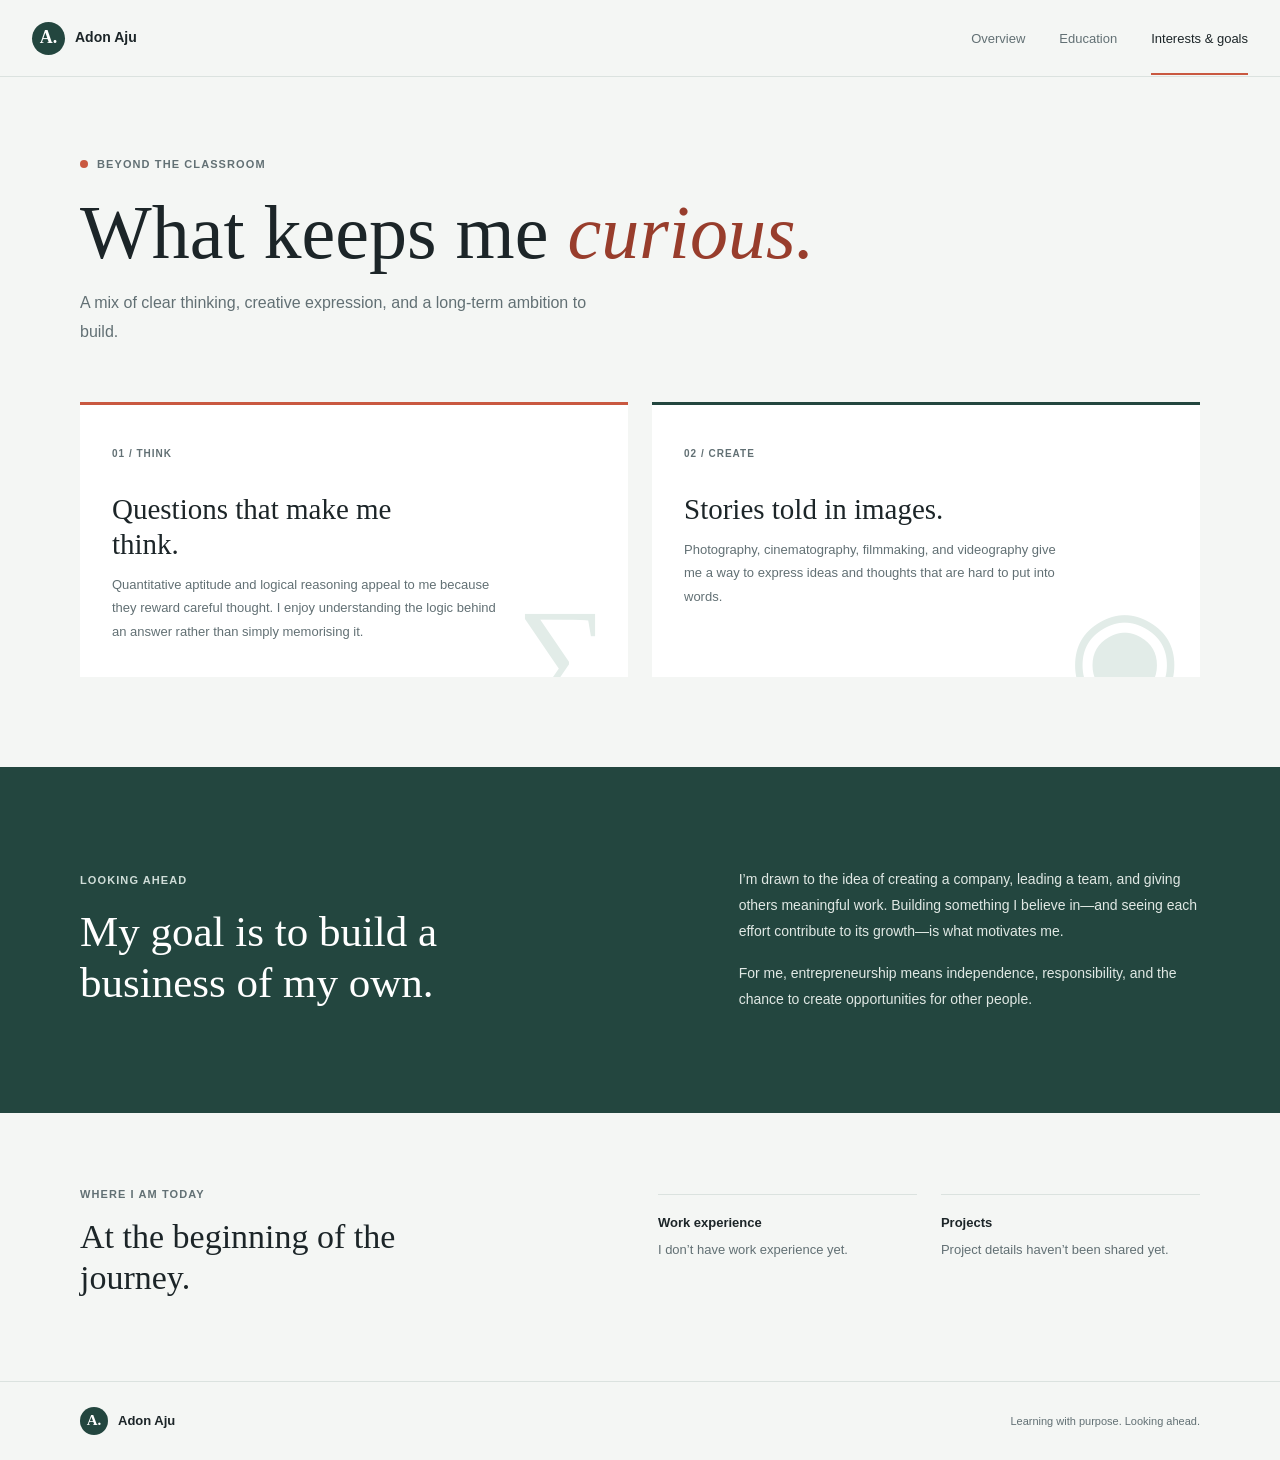
==== focus.html @ e8a9ad18 "1" ====
<!doctype html>
<html lang="en">
  <head>
    <meta charset="utf-8" />
    <meta name="viewport" content="width=device-width, initial-scale=1" />
    <meta name="description" content="Adon Aju's interests in reasoning, visual storytelling, and entrepreneurship." />
    <meta name="theme-color" content="#f4f6f4" />
    <title>Interests &amp; Goals — Adon Aju</title>
    <link rel="stylesheet" href="styles.css" />
  </head>
  <body>
    <a class="skip-link" href="#main">Skip to content</a>
    <header class="site-header">
      <div class="header-inner">
        <a class="wordmark" href="index.html" aria-label="Adon Aju, home"><span class="wordmark-mark">A.</span><span>Adon Aju</span></a>
        <nav class="site-nav" aria-label="Main navigation">
          <a class="nav-link" href="index.html">Overview</a>
          <a class="nav-link" href="education.html">Education</a>
          <a class="nav-link is-current" href="focus.html" aria-current="page">Interests &amp; goals</a>
        </nav>
      </div>
    </header>

    <main id="main">
      <section class="page-heading page-width">
        <p class="eyebrow"><span class="eyebrow-dot" aria-hidden="true"></span>Beyond the classroom</p>
        <h1>What keeps me <span class="accent-text">curious.</span></h1>
        <p class="page-lede">A mix of clear thinking, creative expression, and a long-term ambition to build.</p>
      </section>

      <section class="interest-grid page-width" aria-label="Interests">
        <article class="interest-item interest-reasoning">
          <span class="interest-index">01 / THINK</span>
          <h2>Questions that make me think.</h2>
          <p>Quantitative aptitude and logical reasoning appeal to me because they reward careful thought. I enjoy understanding the logic behind an answer rather than simply memorising it.</p>
          <span class="interest-symbol" aria-hidden="true">∑</span>
        </article>
        <article class="interest-item interest-visual">
          <span class="interest-index">02 / CREATE</span>
          <h2>Stories told in images.</h2>
          <p>Photography, cinematography, filmmaking, and videography give me a way to express ideas and thoughts that are hard to put into words.</p>
          <span class="interest-symbol" aria-hidden="true">◉</span>
        </article>
      </section>

      <section id="career" class="career-section">
        <div class="career-inner page-width">
          <div class="career-heading"><p class="eyebrow eyebrow-light">Looking ahead</p><h2>My goal is to build a business of my own.</h2></div>
          <div class="career-copy"><p>I’m drawn to the idea of creating a company, leading a team, and giving others meaningful work. Building something I believe in—and seeing each effort contribute to its growth—is what motivates me.</p><p>For me, entrepreneurship means independence, responsibility, and the chance to create opportunities for other people.</p></div>
        </div>
      </section>

      <section class="early-career page-width" aria-label="Experience and projects">
        <div class="early-career-heading"><p class="eyebrow">Where I am today</p><h2>At the beginning of the journey.</h2></div>
        <div class="early-career-detail"><div><h3>Work experience</h3><p>I don’t have work experience yet.</p></div><div><h3>Projects</h3><p>Project details haven’t been shared yet.</p></div></div>
      </section>
    </main>

    <footer class="site-footer">
      <div class="footer-inner page-width"><a class="wordmark footer-wordmark" href="index.html"><span class="wordmark-mark">A.</span><span>Adon Aju</span></a><p>Learning with purpose. Looking ahead.</p></div>
    </footer>
  </body>
</html>
---- styles.css ----
:root {
  color-scheme: light;
  --paper: #f4f6f4;
  --white: #ffffff;
  --ink: #1c2528;
  --muted: #627074;
  --line: #dbe2df;
  --accent: #c95840;
  --accent-dark: #983d2c;
  --forest: #23463f;
  --mist: #e2ece8;
  --serif: Georgia, "Times New Roman", serif;
  --sans: Arial, Helvetica, sans-serif;
}

* { box-sizing: border-box; }
html { scroll-behavior: smooth; }
body { margin: 0; background: var(--paper); color: var(--ink); font-family: var(--sans); font-size: 16px; line-height: 1.65; }
a { color: inherit; }
.page-width { width: min(1120px, calc(100% - 64px)); margin-inline: auto; }
.skip-link { position: absolute; top: 10px; left: 10px; z-index: 5; padding: 10px 14px; transform: translateY(-160%); background: var(--ink); color: var(--white); }
.skip-link:focus { transform: translateY(0); }
.site-header { border-bottom: 1px solid var(--line); background: var(--paper); }
.header-inner { width: min(1250px, calc(100% - 64px)); min-height: 76px; margin-inline: auto; display: flex; align-items: center; justify-content: space-between; gap: 24px; }
.wordmark { display: inline-flex; align-items: center; gap: 10px; color: var(--ink); text-decoration: none; font-size: 14px; font-weight: 700; }
.wordmark-mark { display: grid; width: 33px; height: 33px; place-items: center; border-radius: 50%; background: var(--forest); color: var(--white); font-family: var(--serif); font-size: 18px; }
.site-nav { display: flex; align-items: center; gap: 34px; }
.nav-link { position: relative; padding: 27px 0 25px; color: var(--muted); font-size: 13px; text-decoration: none; transition: color 160ms ease; }
.nav-link:hover, .nav-link:focus-visible, .nav-link.is-current { color: var(--ink); }
.nav-link.is-current::after { position: absolute; right: 0; bottom: 0; left: 0; height: 2px; background: var(--accent); content: ""; }
.intro { min-height: 660px; display: grid; grid-template-columns: 1.12fr 0.88fr; align-items: center; gap: 8.5%; padding-block: 70px 82px; }
.intro-copy { padding-block: 20px; }
.eyebrow { display: flex; align-items: center; gap: 9px; margin: 0 0 24px; color: var(--muted); font-size: 11px; font-weight: 700; letter-spacing: 1.1px; text-transform: uppercase; }
.eyebrow-dot, .status-dot { display: inline-block; width: 8px; height: 8px; border-radius: 50%; background: var(--accent); }
h1, h2, h3, p, figure { margin-top: 0; }
.intro h1, .page-heading h1 { margin-bottom: 26px; font-family: var(--serif); font-size: clamp(48px, 6vw, 76px); font-weight: 400; line-height: 1.04; }
.accent-text { color: var(--accent-dark); font-style: italic; }
.intro-lede { max-width: 455px; margin-bottom: 30px; color: var(--muted); font-size: 17px; line-height: 1.8; }
.intro-actions { display: flex; flex-wrap: wrap; gap: 28px; }
.text-link, .light-link { display: inline-flex; align-items: center; gap: 10px; color: var(--accent-dark); font-size: 13px; font-weight: 700; text-decoration: none; }
.text-link span, .light-link span { font-size: 17px; transition: transform 160ms ease; }
.text-link:hover span, .light-link:hover span { transform: translate(2px, -2px); }
.text-link-muted { color: var(--ink); }
.intro-index { margin-top: 80px; color: var(--muted); font-size: 11px; letter-spacing: 0.4px; }
.intro-index span { padding-inline: 7px; color: var(--accent); }
.portrait-frame { position: relative; display: flex; width: min(100%, 330px); flex-direction: column; align-items: center; justify-self: end; margin: 0; }
.portrait-frame::before { position: absolute; z-index: -1; right: -13px; bottom: 48px; width: 84%; aspect-ratio: 1; border-radius: 50%; background: var(--mist); content: ""; }
.portrait-image { width: 100%; aspect-ratio: 1; overflow: hidden; border: 7px solid var(--white); border-radius: 50%; box-shadow: 0 0 0 1px var(--line); }
.portrait-image img { display: block; width: 100%; height: 100%; object-fit: cover; object-position: center 31%; }
.portrait-frame figcaption { display: flex; flex-direction: column; align-items: center; gap: 2px; padding: 13px 3px 5px; color: var(--muted); font-size: 9px; font-weight: 700; letter-spacing: 0.85px; text-align: center; }
.belief-band { overflow: hidden; background: var(--forest); color: var(--white); }
.belief-inner { position: relative; min-height: 318px; display: grid; grid-template-columns: 1fr 0.86fr; align-content: center; align-items: end; column-gap: 9%; padding-block: 58px; }
.eyebrow-light { grid-column: 1 / -1; margin-bottom: 17px; color: #cfddd8; }
.belief-inner h2 { z-index: 1; max-width: 560px; margin-bottom: 0; font-family: var(--serif); font-size: clamp(34px, 4.5vw, 53px); font-weight: 400; line-height: 1.15; }
.belief-inner h2 em { color: #e9aa93; }
.belief-details { z-index: 1; max-width: 365px; }
.belief-details p { margin-bottom: 18px; color: #e0e8e4; font-size: 14px; line-height: 1.8; }
.light-link { color: #f1b9a5; }
.belief-number { position: absolute; right: 7%; bottom: -83px; color: rgb(255 255 255 / 5%); font-family: var(--serif); font-size: 290px; line-height: 1; }
.next-step { min-height: 253px; display: grid; grid-template-columns: 1fr 1fr; align-items: center; column-gap: 13%; row-gap: 8px; padding-block: 58px; }
.next-step .eyebrow { margin-bottom: 12px; }
.next-step h2 { max-width: 390px; margin-bottom: 0; font-family: var(--serif); font-size: 34px; font-weight: 400; line-height: 1.2; }
.next-step > p { max-width: 450px; align-self: end; margin-bottom: 0; color: var(--muted); font-size: 14px; line-height: 1.8; }
.next-step > .text-link { grid-column: 2; align-self: start; }
.site-footer { border-top: 1px solid var(--line); }
.footer-inner { min-height: 78px; display: flex; align-items: center; justify-content: space-between; gap: 20px; }
.footer-wordmark { font-size: 13px; }
.footer-wordmark .wordmark-mark { width: 28px; height: 28px; font-size: 15px; }
.footer-inner > p { margin: 0; color: var(--muted); font-size: 11px; }
.page-heading { padding-block: 78px 55px; }
.page-heading .eyebrow { margin-bottom: 20px; }
.page-heading h1 { margin-bottom: 17px; }
.page-lede { max-width: 540px; margin-bottom: 0; color: var(--muted); font-size: 16px; line-height: 1.8; }
.education-list { padding-bottom: 55px; }
.education-entry { min-height: 165px; display: grid; grid-template-columns: 67px 1fr auto; align-items: center; gap: 25px; border-top: 1px solid var(--line); }
.education-entry:last-child { border-bottom: 1px solid var(--line); }
.entry-marker { display: flex; align-self: stretch; align-items: flex-start; justify-content: center; padding-top: 37px; color: var(--accent); font-family: var(--serif); font-size: 13px; }
.entry-copy { padding-block: 26px; }
.entry-label { margin-bottom: 6px; color: var(--muted); font-size: 11px; font-weight: 700; letter-spacing: 0.9px; text-transform: uppercase; }
.entry-copy h2 { margin-bottom: 5px; font-family: var(--serif); font-size: 25px; font-weight: 400; line-height: 1.3; }
.entry-note { margin-bottom: 0; color: var(--muted); font-size: 13px; }
.entry-status { display: inline-flex; align-items: center; gap: 8px; color: var(--muted); font-size: 11px; white-space: nowrap; }
.status-current { color: var(--forest); font-weight: 700; }
.status-dot { width: 7px; height: 7px; background: #61917e; }
.study-note { position: relative; min-height: 166px; display: flex; align-items: center; gap: 25px; margin-bottom: 88px; padding: 30px 36px; background: var(--mist); }
.study-note-mark { align-self: flex-start; color: var(--forest); font-family: var(--serif); font-size: 64px; line-height: 1; }
.study-note > p { max-width: 610px; margin: 0; font-family: var(--serif); font-size: 24px; line-height: 1.45; }
.study-note-label { position: absolute; right: 30px; bottom: 20px; color: var(--muted); font-size: 9px; font-weight: 700; letter-spacing: 1px; }
.interest-grid { display: grid; grid-template-columns: 1fr 1fr; gap: 24px; padding-bottom: 90px; }
.interest-item { position: relative; min-height: 270px; overflow: hidden; padding: 34px 32px; background: var(--white); }
.interest-reasoning { border-top: 3px solid var(--accent); }
.interest-visual { border-top: 3px solid var(--forest); }
.interest-index { color: var(--muted); font-size: 10px; font-weight: 700; letter-spacing: 1px; }
.interest-item h2 { position: relative; z-index: 1; max-width: 300px; margin: 27px 0 11px; font-family: var(--serif); font-size: 29px; font-weight: 400; line-height: 1.2; }
.interest-item p { position: relative; z-index: 1; max-width: 385px; margin-bottom: 0; color: var(--muted); font-size: 13px; line-height: 1.8; }
.interest-symbol { position: absolute; right: 19px; bottom: -43px; color: var(--mist); font-family: var(--serif); font-size: 130px; line-height: 1; }
.career-section { background: var(--forest); color: var(--white); }
.career-inner { min-height: 346px; display: grid; grid-template-columns: 1fr 0.88fr; align-items: center; gap: 12%; padding-block: 65px; }
.career-heading .eyebrow { margin-bottom: 18px; }
.career-heading h2 { max-width: 470px; margin-bottom: 0; font-family: var(--serif); font-size: 43px; font-weight: 400; line-height: 1.18; }
.career-copy p { margin-bottom: 16px; color: #e0e8e4; font-size: 14px; line-height: 1.85; }
.career-copy p:last-child { margin-bottom: 0; }
.early-career { display: grid; grid-template-columns: 0.9fr 1.1fr; gap: 12%; padding-block: 72px 82px; }
.early-career-heading .eyebrow { margin-bottom: 14px; }
.early-career-heading h2 { max-width: 365px; margin-bottom: 0; font-family: var(--serif); font-size: 34px; font-weight: 400; line-height: 1.2; }
.early-career-detail { display: grid; grid-template-columns: 1fr 1fr; gap: 24px; padding-top: 9px; }
.early-career-detail > div { border-top: 1px solid var(--line); padding-top: 17px; }
.early-career-detail h3 { margin-bottom: 6px; font-size: 13px; }
.early-career-detail p { margin-bottom: 0; color: var(--muted); font-size: 13px; line-height: 1.7; }

@media (min-width: 1440px) {
  .intro h1, .page-heading h1 { font-size: 76px; }
}
@media (max-width: 760px) {
  .page-width { width: min(100% - 40px, 560px); }
  .header-inner { width: calc(100% - 40px); min-height: 68px; align-items: center; }
  .wordmark { gap: 8px; }
  .wordmark-mark { width: 30px; height: 30px; }
  .site-nav { gap: clamp(12px, 4vw, 24px); }
  .nav-link { padding-block: 23px 21px; font-size: 11px; }
  .intro { min-height: auto; grid-template-columns: 1fr; gap: 40px; padding-block: 62px 65px; }
  .intro-copy { padding-block: 0; }
  .intro h1, .page-heading h1 { font-size: 54px; }
  .intro-lede { max-width: 490px; font-size: 16px; }
  .intro-index { margin-top: 37px; }
  .portrait-frame { width: min(100%, 300px); justify-self: center; }
  .portrait-frame::before { right: -9px; }
  .belief-inner { min-height: auto; grid-template-columns: 1fr; gap: 25px; padding-block: 51px 55px; }
  .belief-inner h2 { max-width: 480px; font-size: 43px; }
  .belief-details { max-width: 470px; }
  .belief-number { right: 3%; bottom: -35px; font-size: 200px; }
  .next-step { min-height: auto; grid-template-columns: 1fr; gap: 17px; padding-block: 49px 56px; }
  .next-step h2 { max-width: 460px; font-size: 31px; }
  .next-step > p { align-self: auto; }
  .next-step > .text-link { grid-column: auto; }
  .page-heading { padding-block: 60px 40px; }
  .education-entry { grid-template-columns: 34px 1fr; gap: 12px; padding-block: 17px; }
  .entry-marker { padding-top: 30px; }
  .entry-copy { padding-block: 12px; }
  .entry-copy h2 { font-size: 22px; }
  .entry-status { grid-column: 2; margin-top: -12px; padding-bottom: 6px; }
  .study-note { min-height: 170px; gap: 15px; margin-bottom: 62px; padding: 25px 20px 43px; }
  .study-note > p { font-size: 21px; }
  .study-note-label { right: 20px; bottom: 15px; }
  .interest-grid { grid-template-columns: 1fr; gap: 16px; padding-bottom: 65px; }
  .interest-item { min-height: 242px; padding: 27px 24px; }
  .interest-item h2 { margin-top: 23px; font-size: 27px; }
  .career-inner { min-height: auto; grid-template-columns: 1fr; gap: 22px; padding-block: 51px 55px; }
  .career-heading h2 { max-width: 490px; font-size: 38px; }
  .career-copy p { font-size: 13px; }
  .early-career { grid-template-columns: 1fr; gap: 25px; padding-block: 55px 62px; }
  .early-career-heading h2 { max-width: 480px; font-size: 30px; }
}
@media (max-width: 420px) {
  .page-width { width: calc(100% - 32px); }
  .header-inner { width: calc(100% - 32px); gap: 12px; }
  .wordmark { gap: 6px; font-size: 12px; }
  .wordmark-mark { width: 27px; height: 27px; font-size: 16px; }
  .site-nav { gap: 11px; }
  .nav-link { font-size: 10px; }
  .intro h1, .page-heading h1 { font-size: 46px; }
  .eyebrow { font-size: 10px; letter-spacing: 0.8px; }
  .intro-actions { gap: 18px; }
  .belief-inner h2 { font-size: 36px; }
  .early-career-detail { grid-template-columns: 1fr; gap: 19px; }
  .footer-inner { width: calc(100% - 32px); }
  .footer-inner > p { max-width: 160px; text-align: right; }
}
@media (prefers-reduced-motion: reduce) {
  html { scroll-behavior: auto; }
  *, *::before, *::after { transition-duration: 0.01ms !important; }
}
@media print {
  body { background: white; }
  .site-header, .site-footer, .skip-link, .intro-actions { display: none; }
  .page-width { width: 100%; }
  .intro { min-height: auto; padding-block: 20px; }
  .belief-band, .career-section { print-color-adjust: exact; -webkit-print-color-adjust: exact; }
  .education-entry, .interest-item, .study-note, .career-section { break-inside: avoid; }
}
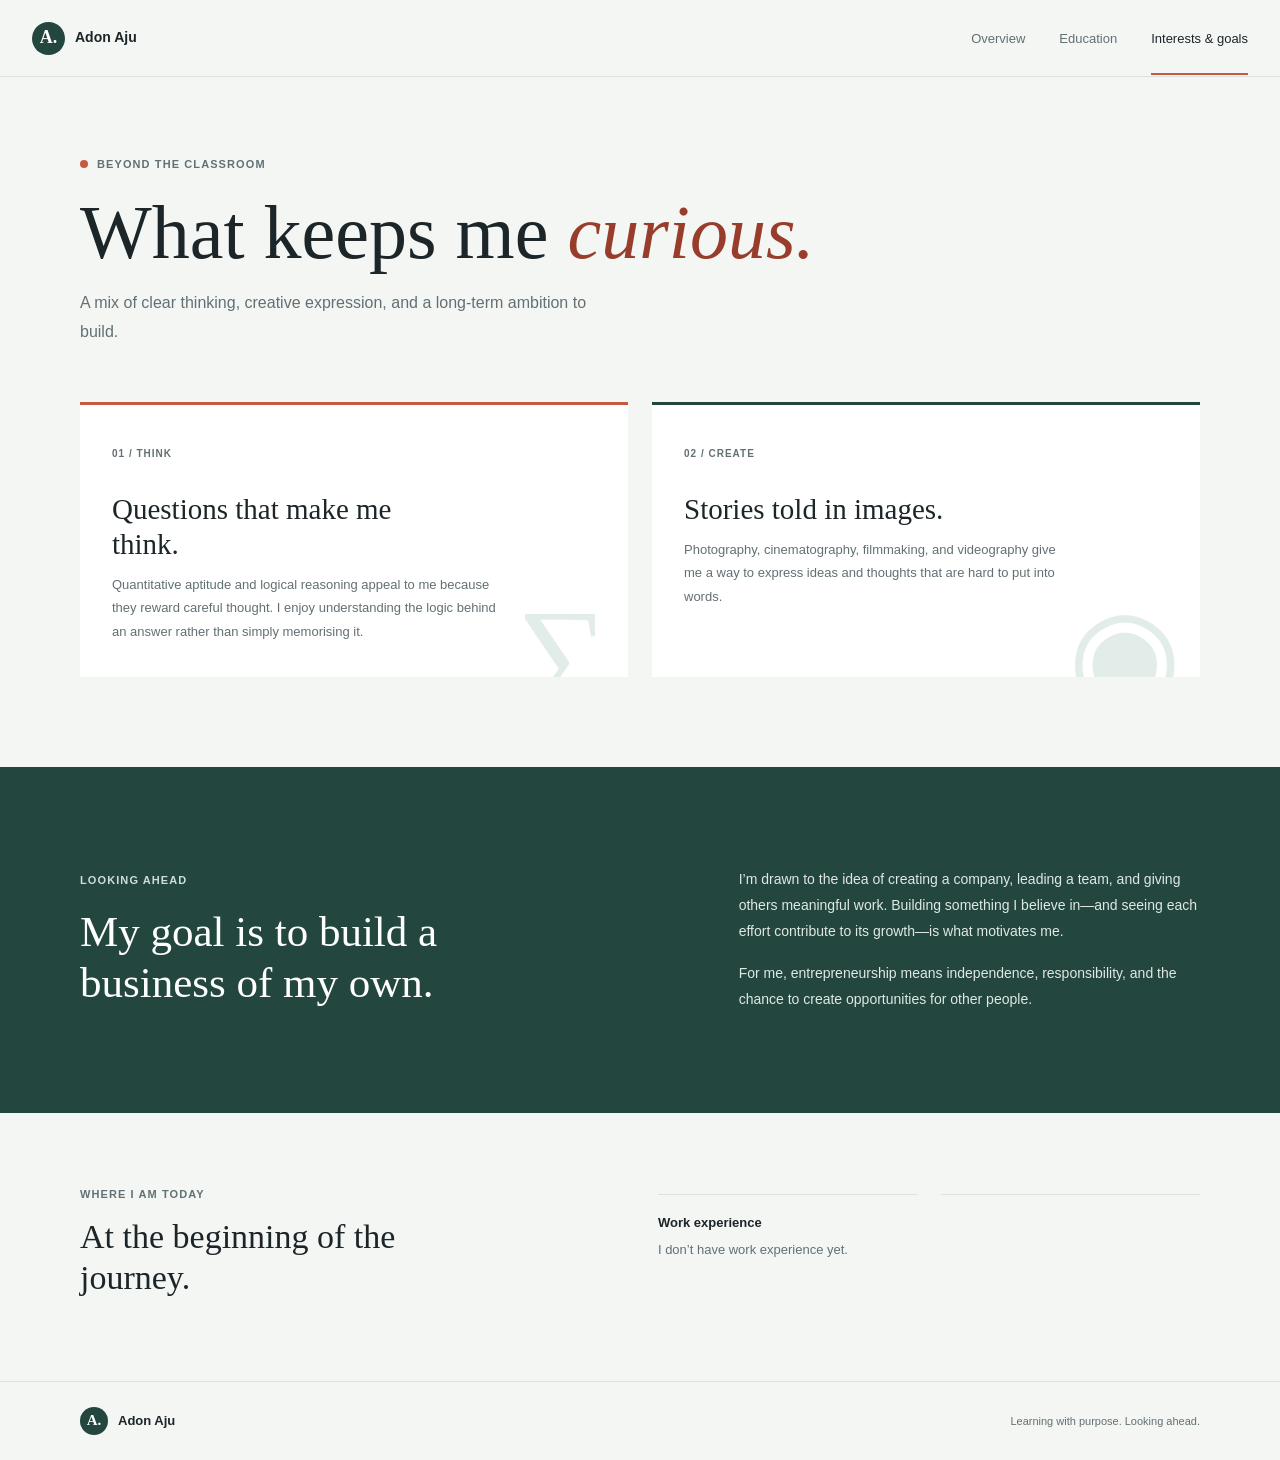
==== commit 11193d40: "2" ====
--- a/focus.html
+++ b/focus.html
@@ -3,7 +3,10 @@
   <head>
     <meta charset="utf-8" />
     <meta name="viewport" content="width=device-width, initial-scale=1" />
-    <meta name="description" content="Adon Aju's interests in reasoning, visual storytelling, and entrepreneurship." />
+    <meta
+      name="description"
+      content="Adon Aju's interests in reasoning, visual storytelling, and entrepreneurship."
+    />
     <meta name="theme-color" content="#f4f6f4" />
     <title>Interests &amp; Goals — Adon Aju</title>
     <link rel="stylesheet" href="styles.css" />
@@ -12,52 +15,101 @@
     <a class="skip-link" href="#main">Skip to content</a>
     <header class="site-header">
       <div class="header-inner">
-        <a class="wordmark" href="index.html" aria-label="Adon Aju, home"><span class="wordmark-mark">A.</span><span>Adon Aju</span></a>
+        <a class="wordmark" href="index.html" aria-label="Adon Aju, home"
+          ><span class="wordmark-mark">A.</span><span>Adon Aju</span></a
+        >
         <nav class="site-nav" aria-label="Main navigation">
           <a class="nav-link" href="index.html">Overview</a>
           <a class="nav-link" href="education.html">Education</a>
-          <a class="nav-link is-current" href="focus.html" aria-current="page">Interests &amp; goals</a>
+          <a class="nav-link is-current" href="focus.html" aria-current="page"
+            >Interests &amp; goals</a
+          >
         </nav>
       </div>
     </header>
 
     <main id="main">
       <section class="page-heading page-width">
-        <p class="eyebrow"><span class="eyebrow-dot" aria-hidden="true"></span>Beyond the classroom</p>
+        <p class="eyebrow">
+          <span class="eyebrow-dot" aria-hidden="true"></span>Beyond the
+          classroom
+        </p>
         <h1>What keeps me <span class="accent-text">curious.</span></h1>
-        <p class="page-lede">A mix of clear thinking, creative expression, and a long-term ambition to build.</p>
+        <p class="page-lede">
+          A mix of clear thinking, creative expression, and a long-term ambition
+          to build.
+        </p>
       </section>
 
       <section class="interest-grid page-width" aria-label="Interests">
         <article class="interest-item interest-reasoning">
           <span class="interest-index">01 / THINK</span>
           <h2>Questions that make me think.</h2>
-          <p>Quantitative aptitude and logical reasoning appeal to me because they reward careful thought. I enjoy understanding the logic behind an answer rather than simply memorising it.</p>
+          <p>
+            Quantitative aptitude and logical reasoning appeal to me because
+            they reward careful thought. I enjoy understanding the logic behind
+            an answer rather than simply memorising it.
+          </p>
           <span class="interest-symbol" aria-hidden="true">∑</span>
         </article>
         <article class="interest-item interest-visual">
           <span class="interest-index">02 / CREATE</span>
           <h2>Stories told in images.</h2>
-          <p>Photography, cinematography, filmmaking, and videography give me a way to express ideas and thoughts that are hard to put into words.</p>
+          <p>
+            Photography, cinematography, filmmaking, and videography give me a
+            way to express ideas and thoughts that are hard to put into words.
+          </p>
           <span class="interest-symbol" aria-hidden="true">◉</span>
         </article>
       </section>
 
       <section id="career" class="career-section">
         <div class="career-inner page-width">
-          <div class="career-heading"><p class="eyebrow eyebrow-light">Looking ahead</p><h2>My goal is to build a business of my own.</h2></div>
-          <div class="career-copy"><p>I’m drawn to the idea of creating a company, leading a team, and giving others meaningful work. Building something I believe in—and seeing each effort contribute to its growth—is what motivates me.</p><p>For me, entrepreneurship means independence, responsibility, and the chance to create opportunities for other people.</p></div>
+          <div class="career-heading">
+            <p class="eyebrow eyebrow-light">Looking ahead</p>
+            <h2>My goal is to build a business of my own.</h2>
+          </div>
+          <div class="career-copy">
+            <p>
+              I’m drawn to the idea of creating a company, leading a team, and
+              giving others meaningful work. Building something I believe in—and
+              seeing each effort contribute to its growth—is what motivates me.
+            </p>
+            <p>
+              For me, entrepreneurship means independence, responsibility, and
+              the chance to create opportunities for other people.
+            </p>
+          </div>
         </div>
       </section>
 
-      <section class="early-career page-width" aria-label="Experience and projects">
-        <div class="early-career-heading"><p class="eyebrow">Where I am today</p><h2>At the beginning of the journey.</h2></div>
-        <div class="early-career-detail"><div><h3>Work experience</h3><p>I don’t have work experience yet.</p></div><div><h3>Projects</h3><p>Project details haven’t been shared yet.</p></div></div>
+      <section
+        class="early-career page-width"
+        aria-label="Experience and projects"
+      >
+        <div class="early-career-heading">
+          <p class="eyebrow">Where I am today</p>
+          <h2>At the beginning of the journey.</h2>
+        </div>
+        <div class="early-career-detail">
+          <div>
+            <h3>Work experience</h3>
+            <p>I don’t have work experience yet.</p>
+          </div>
+          <div>
+            
+          </div>
+        </div>
       </section>
     </main>
 
     <footer class="site-footer">
-      <div class="footer-inner page-width"><a class="wordmark footer-wordmark" href="index.html"><span class="wordmark-mark">A.</span><span>Adon Aju</span></a><p>Learning with purpose. Looking ahead.</p></div>
+      <div class="footer-inner page-width">
+        <a class="wordmark footer-wordmark" href="index.html"
+          ><span class="wordmark-mark">A.</span><span>Adon Aju</span></a
+        >
+        <p>Learning with purpose. Looking ahead.</p>
+      </div>
     </footer>
   </body>
 </html>
